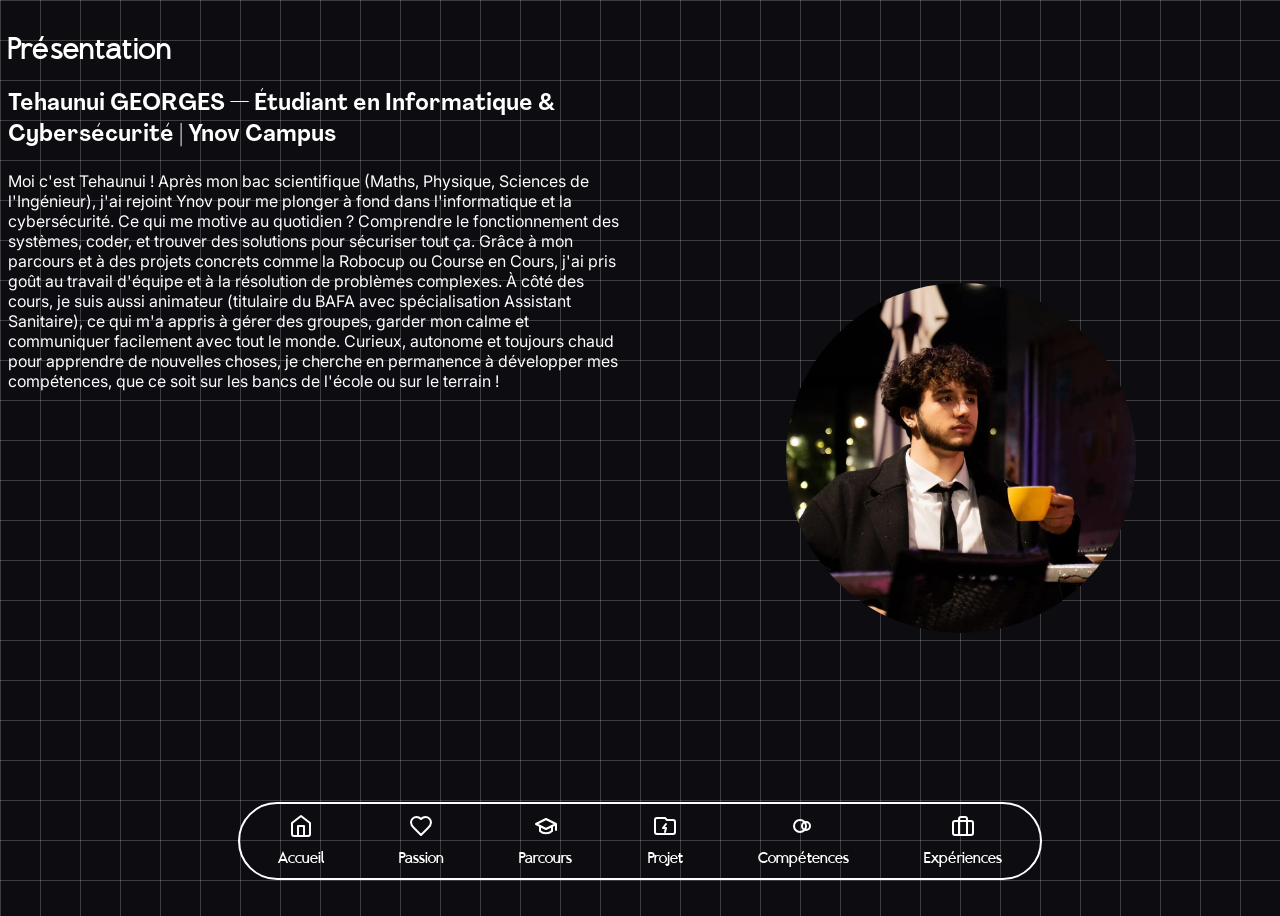
==== index.html @ 2403b308 "first commit" ====
<!doctype html>
<html>
    <head>
        <title>Mon CV web</title>
        <meta charset="UTF-8">
        <link rel="stylesheet" href="css/style.css">
        <meta name="viewport" content="width=device-width, initial-scale=1.0">
    </head>
    <body>
        <main>
            <div>
                <h1>Présentation</h1>
                <h2>Tehaunui GEORGES — Étudiant en Informatique & Cybersécurité | Ynov Campus</h2>
                <p>Moi c'est Tehaunui ! Après mon bac scientifique (Maths, Physique, Sciences de l'Ingénieur), j'ai rejoint Ynov pour me plonger à fond dans l'informatique et la cybersécurité. Ce qui me motive au quotidien ? Comprendre le fonctionnement des systèmes, coder, et trouver des solutions pour sécuriser tout ça.
                    Grâce à mon parcours et à des projets concrets comme la Robocup ou Course en Cours, j'ai pris goût au travail d'équipe et à la résolution de problèmes complexes. À côté des cours, je suis aussi animateur (titulaire du BAFA avec spécialisation Assistant Sanitaire), ce qui m'a appris à gérer des groupes, garder mon calme et communiquer facilement avec tout le monde.
                    Curieux, autonome et toujours chaud pour apprendre de nouvelles choses, je cherche en permanence à développer mes compétences, que ce soit sur les bancs de l'école ou sur le terrain !
                </p>
            </div>
            <img class="pp" 
                src="ressources/Photo%20taken%20by%20%40lukadreur.webp"
                alt="Ma photo"
            />
        </main>
        <footer>
            <nav class="navigation">
                <a href="#accueil">
                <img class="icon" src="ressources/gemini-svg.svg" alt="Gemini SVG 1" />
                    <p class="libelle">Accueil</p>
                </a>
                <a href="#passion">
                <img class="icon" src="ressources/gemini-svg (1).svg" alt="Gemini SVG 2" />
                    <p class="libelle">Passion</p>
                </a>
                <a href="#parcours">
                    <img class="icon" src="ressources/gemini-svg (2).svg" alt="Gemini SVG 3" />
                    <p class="libelle">Parcours</p>
                </a>
                <a href="#projet">
                <img class="icon" src="ressources/gemini-svg (3).svg" alt="Gemini SVG 4" />
                    <p class="libelle">Projet</p>
                </a>
                <a href="#compétences">
                    <img class="icon" src="ressources/gemini-svg (4).svg" alt="Gemini SVG 5" />
                    <p class="libelle">Compétences</p>
                </a>
                <a href="#experiences">
                <img class="icon" src="ressources/gemini-svg (5).svg" alt="Gemini SVG 6" />
                    <p class="libelle">Expériences</p>
                </a>
            </nav>
        </footer>
    </body>
</html>
---- css/style.css ----
@font-face{
    font-family: 'Agrandir';
    src: url('../ressources/Agrandir.otf');
}
@font-face{
    font-family: 'Brixton';
    src: url('../ressources/Brixton.ttf');
}
@font-face{
    font-family: 'Inter';
    src: url('../ressources/Inter.ttf')
}
body{
    background-color: #0d0d11;
    background-image:
        linear-gradient(rgba(255,255,255,0.2)1px, transparent 1px),
        linear-gradient(90deg,rgba(255,255,255,0.2)1px,transparent 1px);
    background-size: 40px 40px;
    main{
        display: grid;
        grid-template-columns: repeat(auto-fit, minmax(250px, 1fr));
        min-height: 100vh;
        gap:20px;
        h1{
            font-family:'Brixton';
            color:white;
        }
        h2{
            font-family: 'Agrandir';
            color:white;
        }
        p{
            font-family: 'Inter';
            color: white;
        }
        .pp{
            border-radius: 50%;
            width: 350px;
            place-self: center;
            }
        }
    footer {
        nav {
            margin: 0 auto;
        }
        .navigation {
            display: flex;
            flex-direction: row;        
            justify-content: space-around;
            align-items: center;
            width: 90%;
            max-width: 800px;
            height: 74px;
            border-width: 2px;
            border-color:white;
            border-style: solid;
            border-radius: 80px;
            position: fixed;
            bottom: 20px;           
            left: 0;
            right: 0;
            margin: 0 auto;
            font-family: 'Brixton';
        }
            .navigation a {
                display: flex;
                flex-direction: column;     
                align-items: center;     
                gap: 4px;                 
                color: white;
                text-decoration: none;
                padding:5px;
                line-height: 0;
                margin-top: 5px;
                transition: transform 0.3s ease;
            }
            .libelle,.icon {
                    color: white;
            }
            .icon {
                    filter: invert(100%);
            }
            .navigation a:hover {
                transform: translateY(-6px);
            }
    }
}
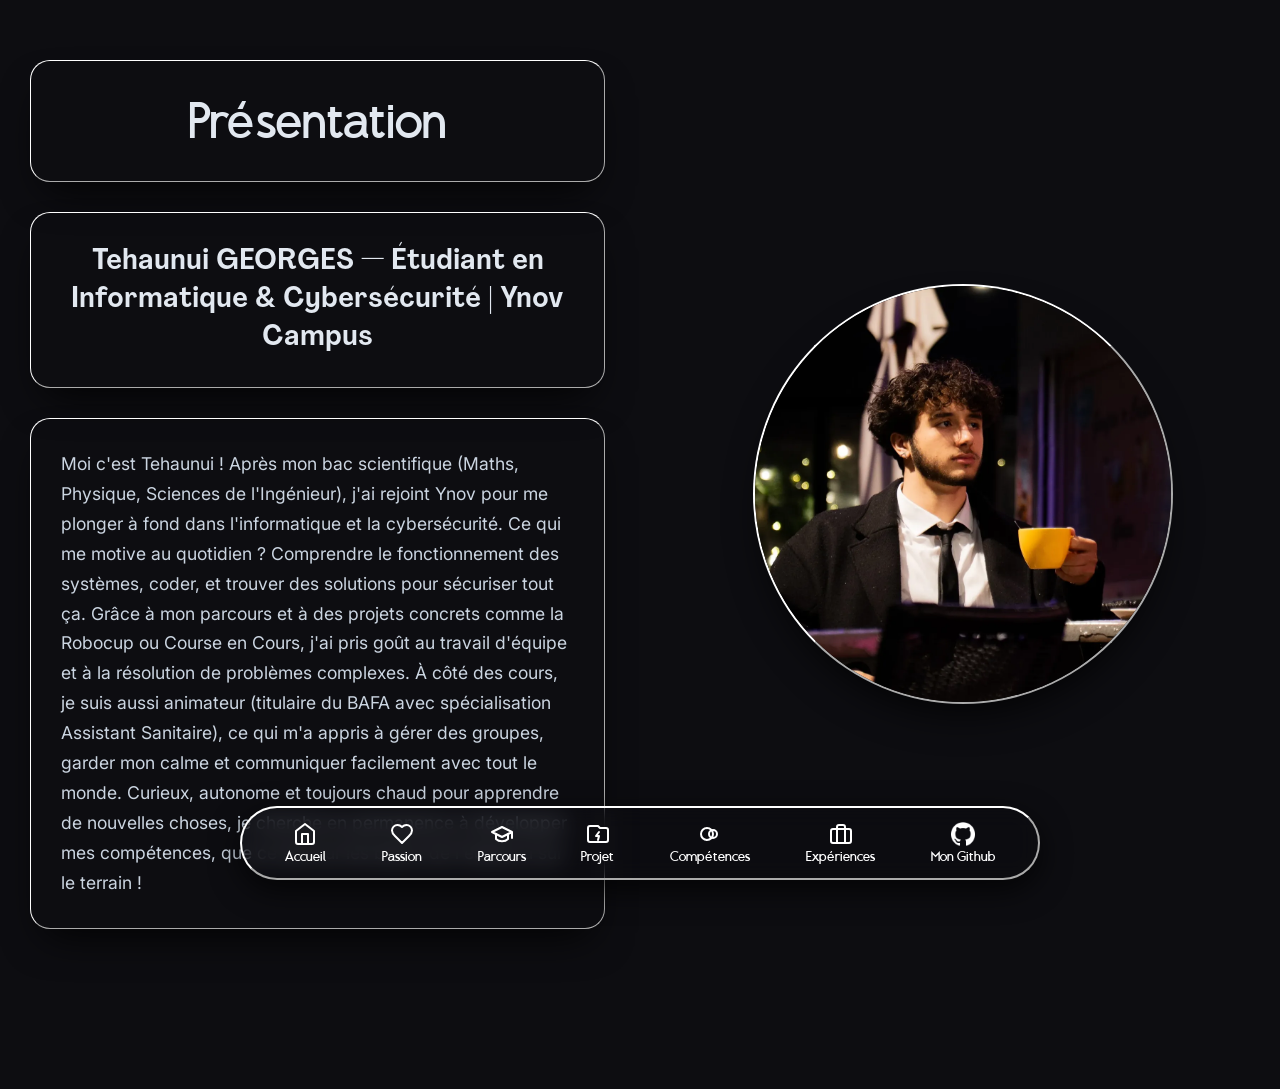
==== commit ef99ea6f: "toto" ====
--- a/index.html
+++ b/index.html
@@ -23,29 +23,33 @@
         </main>
         <footer>
             <nav class="navigation">
-                <a href="#accueil">
+                <a href="index.html">
                 <img class="icon" src="ressources/gemini-svg.svg" alt="Gemini SVG 1" />
                     <p class="libelle">Accueil</p>
                 </a>
-                <a href="#passion">
+                <a href="passion.html">
                 <img class="icon" src="ressources/gemini-svg (1).svg" alt="Gemini SVG 2" />
                     <p class="libelle">Passion</p>
                 </a>
-                <a href="#parcours">
+                <a href="parcours.html">
                     <img class="icon" src="ressources/gemini-svg (2).svg" alt="Gemini SVG 3" />
                     <p class="libelle">Parcours</p>
                 </a>
-                <a href="#projet">
+                <a href="projet.html">
                 <img class="icon" src="ressources/gemini-svg (3).svg" alt="Gemini SVG 4" />
                     <p class="libelle">Projet</p>
                 </a>
-                <a href="#compétences">
+                <a href="compétences.html">
                     <img class="icon" src="ressources/gemini-svg (4).svg" alt="Gemini SVG 5" />
                     <p class="libelle">Compétences</p>
                 </a>
-                <a href="#experiences">
+                <a href="experiences.html">
                 <img class="icon" src="ressources/gemini-svg (5).svg" alt="Gemini SVG 6" />
                     <p class="libelle">Expériences</p>
+                </a>
+                <a href="https://github.com/tehaunuigeorges-oss">
+                    <img class="icon" src="ressources\25231.png" alt="github" />
+                <p class="libelle">Mon Github</p>
                 </a>
             </nav>
         </footer>
--- a/css/style.css
+++ b/css/style.css
@@ -1,87 +1,199 @@
-@font-face{
+*,
+*::before,
+*::after {
+    box-sizing: border-box;
+    margin: 0;
+    padding: 0;
+}
+
+@font-face {
     font-family: 'Agrandir';
     src: url('../ressources/Agrandir.otf');
 }
-@font-face{
+
+@font-face {
     font-family: 'Brixton';
     src: url('../ressources/Brixton.ttf');
 }
-@font-face{
+
+@font-face {
     font-family: 'Inter';
-    src: url('../ressources/Inter.ttf')
+    src: url('../ressources/Inter.ttf');
 }
-body{
+
+/* --- ANIMATIONS --- */
+
+@keyframes apparitionDepuisBas {
+    0% {
+        opacity: 0;
+        transform: translateY(75px);
+    }
+    100% {
+        opacity: 1;
+        transform: translateY(0);
+    }
+}
+
+body {
     background-color: #0d0d11;
-    background-image:
-        linear-gradient(rgba(255,255,255,0.2)1px, transparent 1px),
-        linear-gradient(90deg,rgba(255,255,255,0.2)1px,transparent 1px);
-    background-size: 40px 40px;
-    main{
-        display: grid;
-        grid-template-columns: repeat(auto-fit, minmax(250px, 1fr));
-        min-height: 100vh;
-        gap:20px;
-        h1{
-            font-family:'Brixton';
-            color:white;
-        }
-        h2{
-            font-family: 'Agrandir';
-            color:white;
-        }
-        p{
-            font-family: 'Inter';
-            color: white;
-        }
-        .pp{
-            border-radius: 50%;
-            width: 350px;
-            place-self: center;
-            }
-        }
-    footer {
-        nav {
-            margin: 0 auto;
-        }
-        .navigation {
-            display: flex;
-            flex-direction: row;        
-            justify-content: space-around;
-            align-items: center;
-            width: 90%;
-            max-width: 800px;
-            height: 74px;
-            border-width: 2px;
-            border-color:white;
-            border-style: solid;
-            border-radius: 80px;
-            position: fixed;
-            bottom: 20px;           
-            left: 0;
-            right: 0;
-            margin: 0 auto;
-            font-family: 'Brixton';
-        }
-            .navigation a {
-                display: flex;
-                flex-direction: column;     
-                align-items: center;     
-                gap: 4px;                 
-                color: white;
-                text-decoration: none;
-                padding:5px;
-                line-height: 0;
-                margin-top: 5px;
-                transition: transform 0.3s ease;
-            }
-            .libelle,.icon {
-                    color: white;
-            }
-            .icon {
-                    filter: invert(100%);
-            }
-            .navigation a:hover {
-                transform: translateY(-6px);
-            }
+    color: #ffffff;
+    font-family: 'Inter', sans-serif;
+    min-height: 100vh;
+}
+main {
+    display: grid;
+    grid-template-columns: repeat(auto-fit, minmax(320px, 1fr));
+    align-items: center;
+    gap: 70px; 
+    max-width: 1600px;
+    margin: 0 auto; 
+    padding: 60px 30px 160px 30px; 
+}
+main h1, 
+main h2, 
+main p {
+    border: 1px outset #ffffff;
+    border-radius: 20px;
+    padding: 30px;
+    box-shadow: 0 20px 40px -15px rgba(0, 0, 0, 0.9);
+    transition: box-shadow 0.4s ease, border-color 0.4s ease;
+}
+
+main h1:hover, 
+main h2:hover, 
+main p:hover {
+    box-shadow: 0 0 25px rgba(255, 255, 255, 0.9);
+}
+main h1 {
+    font-family: 'Brixton', serif;
+    font-size: clamp(2.2rem, 4vw, 3.2rem);
+    color: #e2e8f0;
+    text-align: center;
+    margin-bottom: 30px;
+}
+
+main h2 {
+    font-family: 'Agrandir', sans-serif;
+    font-size: clamp(1.3rem, 2.5vw, 1.8rem);
+    color: #e2e8f0;
+    font-weight: 400;
+    text-align: center;
+    margin-bottom: 30px;
+}
+
+main p {
+    font-family: 'Inter', sans-serif;
+    font-size: 1.1rem;
+    line-height: 1.7;
+    color: #cbd5e1;
+    text-align: left;
+}
+.pp {
+    width: 100%;
+    max-width: 420px;
+    aspect-ratio: 1 / 1;
+    object-fit: cover;
+    border-radius: 50%;
+    justify-self: center;
+    border: 2px outset #ffffff;
+    box-shadow: 0 20px 40px -15px rgba(0, 0, 0, 0.9);
+    transition: box-shadow 0.4s ease, border-color 0.4s ease;
+}
+
+.pp:hover {
+    box-shadow: 0 0 25px rgba(255, 255, 255, 0.9);
+}
+footer {
+    width: 100%;
+}
+
+.navigation {
+    position: fixed;
+    bottom: 20px;
+    left: 0;
+    right: 0;
+    margin: 0 auto;
+    z-index: 1000;
+    display: flex;
+    justify-content: space-around;
+    align-items: center;
+    width: 90%;
+    max-width: 800px;
+    height: 74px;
+    padding: 0 15px;
+    background-color: rgba(13, 13, 17, 0.85);
+    backdrop-filter: blur(12px);
+    border: 2px outset #ffffff;
+    border-radius: 80px;
+    box-shadow: 0 10px 30px rgba(0, 0, 0, 0.7);
+    font-family: 'Brixton', sans-serif;
+    animation: apparitionDepuisBas 1.5s ease-out;
+    transition: box-shadow 0.4s ease, border-color 0.4s ease;
+    background-color: rgba(13, 13, 17, 0.3);
+    backdrop-filter: blur(12px);
+    -webkit-backdrop-filter: blur(12px);
+}
+
+.navigation:hover {
+    box-shadow: 0 0 20px rgba(255, 255, 255, 0.8);
+}
+
+.navigation a {
+    display: flex;
+    flex-direction: column;
+    align-items: center;
+    justify-content: center;
+    gap: 4px;
+    color: #ffffff;
+    text-decoration: none;
+    padding: 6px;
+    transition: transform 0.3s ease;
+}
+
+.navigation a:hover {
+    transform: translateY(-6px);
+}
+
+.icon {
+    width: clamp(18px, 4vw, 24px);
+    height: auto;
+    filter: invert(100%);
+}
+
+.libelle {
+    color: #ffffff;
+    font-size: clamp(0.65rem, 1.8vw, 0.85rem);
+    line-height: 1;
+    white-space: nowrap;
+}
+
+@media (max-width: 768px) {
+    main {
+        grid-template-columns: 1fr;
+        gap: 40px;
+        padding: 40px 20px 140px 20px;
+    }
+
+    .pp {
+        max-width: 260px;
+    }
+}
+
+@media (max-width: 600px) {
+    .navigation {
+        height: 62px;
+        width: 95%;
+        padding: 0 8px;
+        bottom: 12px;
+        border-radius: 40px;
+    }
+
+    .navigation a {
+        gap: 2px;
+        padding: 4px;
+    }
+
+    .libelle {
+        font-size: 0.65rem;
     }
 }
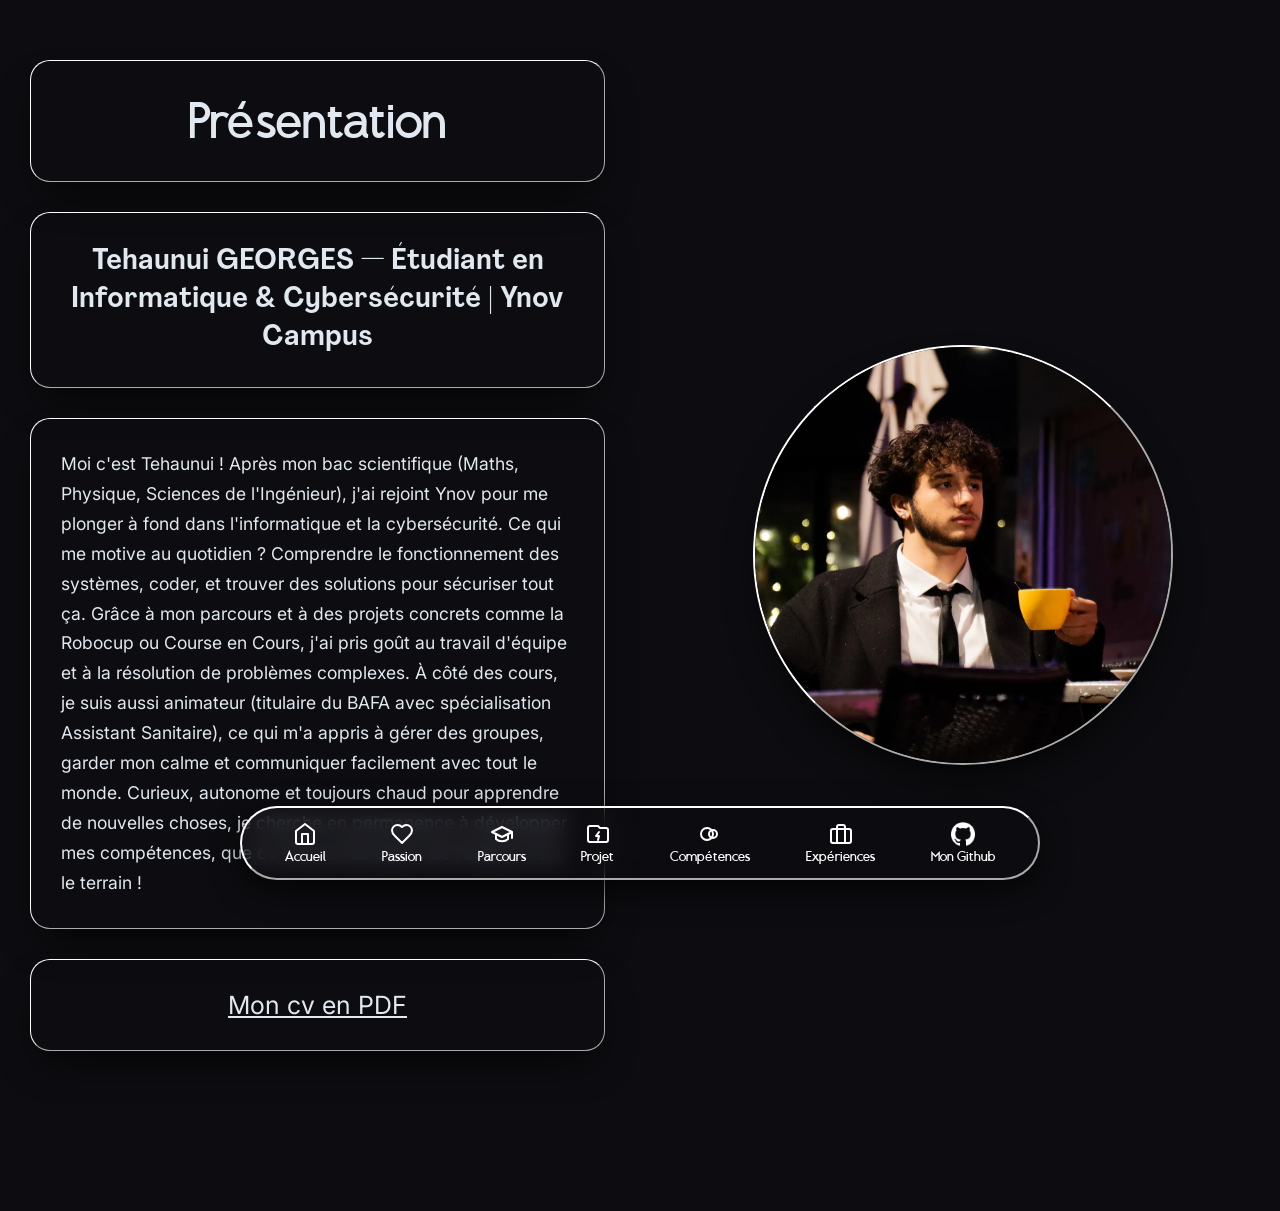
==== commit ed582c4d: "tete" ====
--- a/index.html
+++ b/index.html
@@ -15,6 +15,7 @@
                     Grâce à mon parcours et à des projets concrets comme la Robocup ou Course en Cours, j'ai pris goût au travail d'équipe et à la résolution de problèmes complexes. À côté des cours, je suis aussi animateur (titulaire du BAFA avec spécialisation Assistant Sanitaire), ce qui m'a appris à gérer des groupes, garder mon calme et communiquer facilement avec tout le monde.
                     Curieux, autonome et toujours chaud pour apprendre de nouvelles choses, je cherche en permanence à développer mes compétences, que ce soit sur les bancs de l'école ou sur le terrain !
                 </p>
+                <a href="ressources\cv.Tehaunui.GEORGES.pdf">Mon cv en PDF</a>
             </div>
             <img class="pp" 
                 src="ressources/Photo%20taken%20by%20%40lukadreur.webp"
@@ -39,7 +40,7 @@
                 <img class="icon" src="ressources/gemini-svg (3).svg" alt="Gemini SVG 4" />
                     <p class="libelle">Projet</p>
                 </a>
-                <a href="compétences.html">
+                <a href="competences.html">
                     <img class="icon" src="ressources/gemini-svg (4).svg" alt="Gemini SVG 5" />
                     <p class="libelle">Compétences</p>
                 </a>
--- a/css/style.css
+++ b/css/style.css
@@ -51,18 +51,20 @@
 }
 main h1, 
 main h2, 
-main p {
+main p,
+main a{
     border: 1px outset #ffffff;
     border-radius: 20px;
     padding: 30px;
-    box-shadow: 0 20px 40px -15px rgba(0, 0, 0, 0.9);
+    box-shadow: 0 0 0 rgba(255, 255, 255, 0), 0 20px 40px -15px rgba(0, 0, 0, 0.9);
     transition: box-shadow 0.4s ease, border-color 0.4s ease;
 }
 
 main h1:hover, 
 main h2:hover, 
-main p:hover {
-    box-shadow: 0 0 25px rgba(255, 255, 255, 0.9);
+main p:hover,
+main a:hover {
+    box-shadow: 0 0 25px rgba(255, 255, 255, 0.9), 0 20px 40px -15px rgba(0, 0, 0, 0.9);
 }
 main h1 {
     font-family: 'Brixton', serif;
@@ -85,8 +87,18 @@
     font-family: 'Inter', sans-serif;
     font-size: 1.1rem;
     line-height: 1.7;
-    color: #cbd5e1;
+    color: #e2e8f0;
     text-align: left;
+    margin-bottom: 30px;
+}
+main a {
+    display: flex;
+    flex-direction: center;
+    font-family: 'inter', serif;
+    font-size: 25px;
+    color: #e2e8f0;
+    text-align: center;
+    justify-content: center;
 }
 .pp {
     width: 100%;
@@ -96,12 +108,12 @@
     border-radius: 50%;
     justify-self: center;
     border: 2px outset #ffffff;
-    box-shadow: 0 20px 40px -15px rgba(0, 0, 0, 0.9);
+    box-shadow: 0 0 0 rgba(255, 255, 255, 0), 0 20px 40px -15px rgba(0, 0, 0, 0.9);
     transition: box-shadow 0.4s ease, border-color 0.4s ease;
 }
 
 .pp:hover {
-    box-shadow: 0 0 25px rgba(255, 255, 255, 0.9);
+    box-shadow: 0 0 25px rgba(255, 255, 255, 0.9), 0 20px 40px -15px rgba(0, 0, 0, 0.9);
 }
 footer {
     width: 100%;
@@ -157,7 +169,11 @@
 .icon {
     width: clamp(18px, 4vw, 24px);
     height: auto;
-    filter: invert(100%);
+    display: block;
+    filter: brightness(0) invert(1);
+    -webkit-filter: brightness(0) invert(1);
+    color: #ffffff;
+    object-fit: contain;
 }
 
 .libelle {
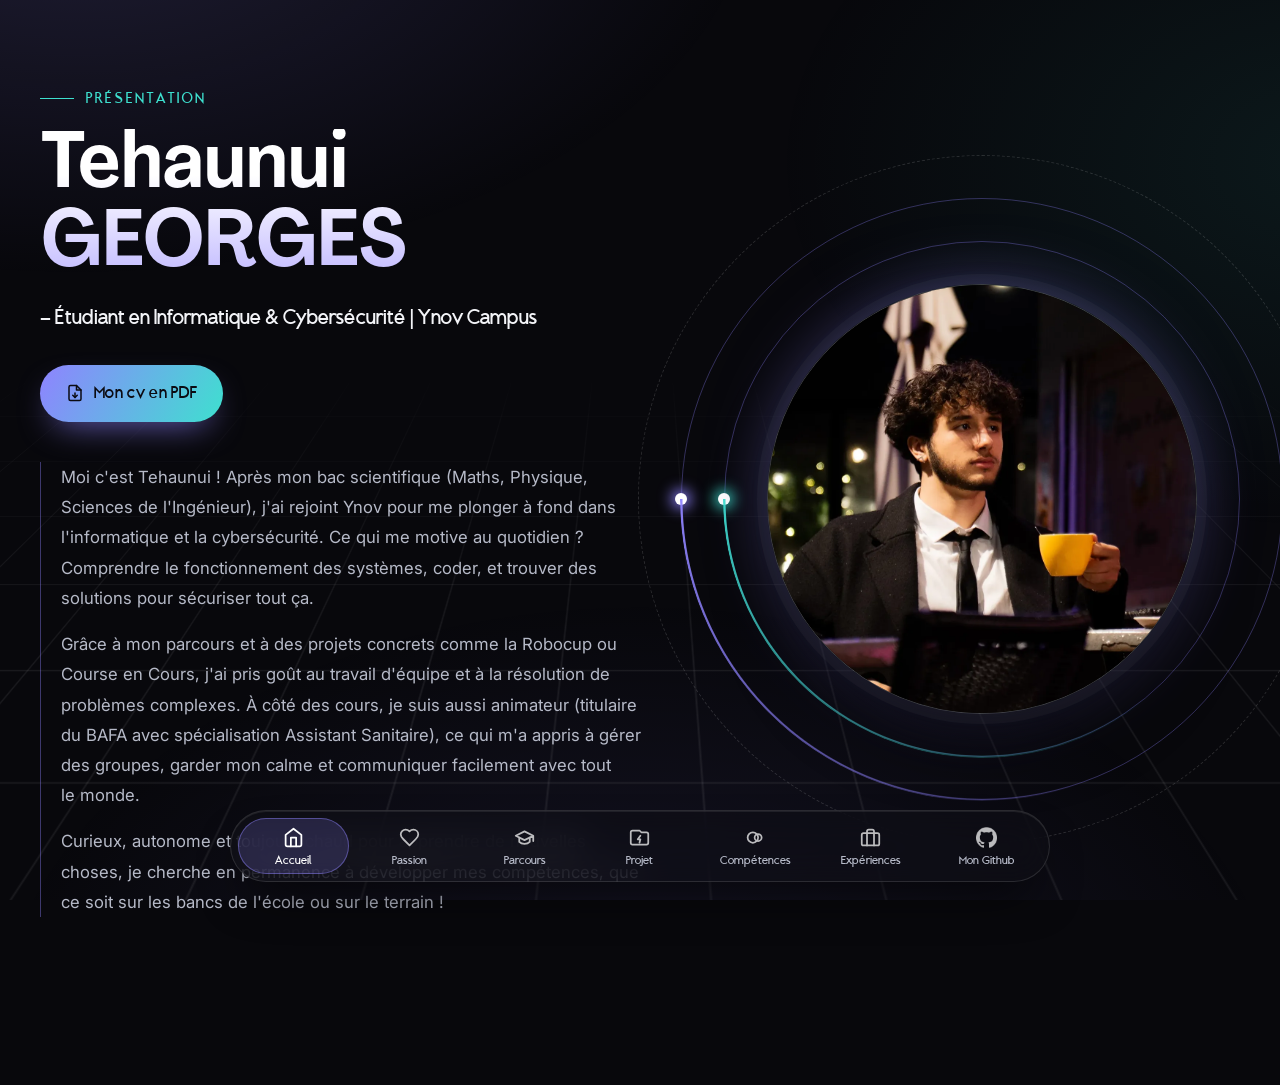
==== commit 69dd41cc: "tete" ====
--- a/index.html
+++ b/index.html
@@ -1,58 +1,87 @@
 <!doctype html>
-<html>
+<html lang="fr">
     <head>
-        <title>Mon CV web</title>
         <meta charset="UTF-8">
+        <meta name="viewport" content="width=device-width, initial-scale=1.0">
+        <title>Mon CV web — Tehaunui GEORGES</title>
+        <meta name="description" content="CV web de Tehaunui GEORGES, étudiant en informatique et cybersécurité à Ynov Campus.">
+        <link rel="stylesheet" href="css/base.css">
         <link rel="stylesheet" href="css/style.css">
-        <meta name="viewport" content="width=device-width, initial-scale=1.0">
+        <script>document.documentElement.classList.add('js');</script>
     </head>
     <body>
-        <main>
-            <div>
-                <h1>Présentation</h1>
-                <h2>Tehaunui GEORGES — Étudiant en Informatique & Cybersécurité | Ynov Campus</h2>
-                <p>Moi c'est Tehaunui ! Après mon bac scientifique (Maths, Physique, Sciences de l'Ingénieur), j'ai rejoint Ynov pour me plonger à fond dans l'informatique et la cybersécurité. Ce qui me motive au quotidien ? Comprendre le fonctionnement des systèmes, coder, et trouver des solutions pour sécuriser tout ça.
-                    Grâce à mon parcours et à des projets concrets comme la Robocup ou Course en Cours, j'ai pris goût au travail d'équipe et à la résolution de problèmes complexes. À côté des cours, je suis aussi animateur (titulaire du BAFA avec spécialisation Assistant Sanitaire), ce qui m'a appris à gérer des groupes, garder mon calme et communiquer facilement avec tout le monde.
-                    Curieux, autonome et toujours chaud pour apprendre de nouvelles choses, je cherche en permanence à développer mes compétences, que ce soit sur les bancs de l'école ou sur le terrain !
-                </p>
-                <a href="ressources\cv.Tehaunui.GEORGES.pdf">Mon cv en PDF</a>
+        <div class="backdrop" aria-hidden="true"><div class="backdrop__floor"><div class="backdrop__grid"></div></div></div>
+
+        <main class="hero">
+            <div class="hero__text">
+                <div class="reveal">
+                    <h1 class="eyebrow">Présentation</h1>
+                </div>
+                <div class="reveal" style="--i: 1">
+                    <h2 class="hero__title">
+                        <span class="hero__name">Tehaunui GEORGES</span>
+                        <span class="hero__role">— Étudiant en Informatique &amp; Cybersécurité | Ynov Campus</span>
+                    </h2>
+                </div>
+                <div class="hero__actions reveal" style="--i: 2">
+                    <a class="btn" href="ressources/cv.Tehaunui.GEORGES.pdf" target="_blank" rel="noopener">
+                        <svg viewBox="0 0 24 24" fill="none" stroke="currentColor" stroke-width="2" stroke-linecap="round" stroke-linejoin="round" aria-hidden="true"><path d="M14 2H6a2 2 0 0 0-2 2v16a2 2 0 0 0 2 2h12a2 2 0 0 0 2-2V8z"/><path d="M14 2v6h6"/><path d="M12 18v-6"/><path d="m9 15 3 3 3-3"/></svg>
+                        Mon cv en PDF
+                    </a>
+                </div>
+                <div class="hero__bio reveal" style="--i: 3">
+                    <p>Moi c'est Tehaunui ! Après mon bac scientifique (Maths, Physique, Sciences de l'Ingénieur), j'ai rejoint Ynov pour me plonger à fond dans l'informatique et la cybersécurité. Ce qui me motive au quotidien ? Comprendre le fonctionnement des systèmes, coder, et trouver des solutions pour sécuriser tout ça.</p>
+                    <p>Grâce à mon parcours et à des projets concrets comme la Robocup ou Course en Cours, j'ai pris goût au travail d'équipe et à la résolution de problèmes complexes. À côté des cours, je suis aussi animateur (titulaire du BAFA avec spécialisation Assistant Sanitaire), ce qui m'a appris à gérer des groupes, garder mon calme et communiquer facilement avec tout le monde.</p>
+                    <p>Curieux, autonome et toujours chaud pour apprendre de nouvelles choses, je cherche en permanence à développer mes compétences, que ce soit sur les bancs de l'école ou sur le terrain !</p>
+                </div>
             </div>
-            <img class="pp" 
-                src="ressources/Photo%20taken%20by%20%40lukadreur.webp"
-                alt="Ma photo"
-            />
+
+            <div class="hero__visual reveal" style="--i: 1">
+                <div class="portrait" data-tilt="9">
+                    <div class="portrait__orbit portrait__orbit--1"><span class="portrait__dot"></span></div>
+                    <div class="portrait__orbit portrait__orbit--2"><span class="portrait__dot"></span></div>
+                    <div class="portrait__orbit portrait__orbit--3"></div>
+                    <img class="pp"
+                        src="ressources/Photo%20taken%20by%20%40lukadreur.webp"
+                        alt="Ma photo"
+                    />
+                </div>
+            </div>
         </main>
+
         <footer>
-            <nav class="navigation">
-                <a href="index.html">
-                <img class="icon" src="ressources/gemini-svg.svg" alt="Gemini SVG 1" />
-                    <p class="libelle">Accueil</p>
+            <nav class="navigation" aria-label="Navigation principale">
+                <a href="index.html" aria-current="page">
+                    <img class="icon" src="ressources/gemini-svg.svg" alt="" aria-hidden="true">
+                    <span class="libelle">Accueil</span>
                 </a>
                 <a href="passion.html">
-                <img class="icon" src="ressources/gemini-svg (1).svg" alt="Gemini SVG 2" />
-                    <p class="libelle">Passion</p>
+                    <img class="icon" src="ressources/gemini-svg (1).svg" alt="" aria-hidden="true">
+                    <span class="libelle">Passion</span>
                 </a>
                 <a href="parcours.html">
-                    <img class="icon" src="ressources/gemini-svg (2).svg" alt="Gemini SVG 3" />
-                    <p class="libelle">Parcours</p>
+                    <img class="icon" src="ressources/gemini-svg (2).svg" alt="" aria-hidden="true">
+                    <span class="libelle">Parcours</span>
                 </a>
                 <a href="projet.html">
-                <img class="icon" src="ressources/gemini-svg (3).svg" alt="Gemini SVG 4" />
-                    <p class="libelle">Projet</p>
+                    <img class="icon" src="ressources/gemini-svg (3).svg" alt="" aria-hidden="true">
+                    <span class="libelle">Projet</span>
                 </a>
                 <a href="competences.html">
-                    <img class="icon" src="ressources/gemini-svg (4).svg" alt="Gemini SVG 5" />
-                    <p class="libelle">Compétences</p>
+                    <img class="icon" src="ressources/gemini-svg (4).svg" alt="" aria-hidden="true">
+                    <span class="libelle">Compétences</span>
                 </a>
                 <a href="experiences.html">
-                <img class="icon" src="ressources/gemini-svg (5).svg" alt="Gemini SVG 6" />
-                    <p class="libelle">Expériences</p>
+                    <img class="icon" src="ressources/gemini-svg (5).svg" alt="" aria-hidden="true">
+                    <span class="libelle">Expériences</span>
                 </a>
-                <a href="https://github.com/tehaunuigeorges-oss">
-                    <img class="icon" src="ressources\25231.png" alt="github" />
-                <p class="libelle">Mon Github</p>
+                <a href="https://github.com/tehaunuigeorges-oss" target="_blank" rel="noopener">
+                    <img class="icon" src="ressources/25231.png" alt="" aria-hidden="true">
+                    <span class="libelle">Mon Github</span>
                 </a>
             </nav>
         </footer>
+
+        <script src="js/site.js" defer onerror="document.documentElement.classList.remove('js')"></script>
     </body>
 </html>
--- a/css/base.css
+++ b/css/base.css
@@ -0,0 +1,523 @@
+/* =========================================================
+   Base commune à toutes les pages
+   (polices, couleurs, fond 3D, navigation, animations)
+   ========================================================= */
+
+@font-face {
+    font-family: 'Agrandir';
+    src: url('../ressources/Agrandir.otf') format('opentype');
+    font-display: swap;
+}
+
+@font-face {
+    font-family: 'Brixton';
+    src: url('../ressources/Brixton.ttf') format('truetype');
+    font-display: swap;
+}
+
+@font-face {
+    font-family: 'Inter';
+    src: url('../ressources/Inter.ttf') format('truetype');
+    font-display: swap;
+}
+
+:root {
+    color-scheme: dark;
+
+    --bg: #08080c;
+    --surface: rgba(255, 255, 255, 0.045);
+    --surface-hover: rgba(255, 255, 255, 0.075);
+    --border: rgba(255, 255, 255, 0.1);
+    --border-strong: rgba(255, 255, 255, 0.22);
+
+    --text: #f3f4f8;
+    --text-muted: #b6bac8;
+    --text-dim: #8d91a3;
+
+    --accent: #8f83ff;
+    --accent-2: #3ee0cf;
+    --accent-grad: linear-gradient(120deg, #8f83ff 0%, #3ee0cf 100%);
+
+    --radius-xl: 28px;
+    --radius-lg: 22px;
+    --radius-md: 16px;
+
+    --ease: cubic-bezier(0.22, 1, 0.36, 1);
+
+    --font-display: 'Agrandir', 'Inter', system-ui, sans-serif;
+    --font-label: 'Brixton', 'Inter', system-ui, sans-serif;
+    --font-body: 'Inter', system-ui, -apple-system, 'Segoe UI', Roboto, sans-serif;
+
+    --page-width: 1200px;
+    --gutter: 24px;
+    --nav-space: 132px;
+}
+
+*,
+*::before,
+*::after {
+    box-sizing: border-box;
+    margin: 0;
+    padding: 0;
+}
+
+html {
+    -webkit-text-size-adjust: 100%;
+    scroll-behavior: smooth;
+    overflow-x: hidden;
+    overflow-x: clip;
+}
+
+body {
+    min-height: 100vh;
+    padding-bottom: var(--nav-space);
+    background-color: var(--bg);
+    color: var(--text);
+    font-family: var(--font-body);
+    font-size: 1rem;
+    line-height: 1.6;
+    -webkit-font-smoothing: antialiased;
+    -moz-osx-font-smoothing: grayscale;
+    text-rendering: optimizeLegibility;
+}
+
+img,
+canvas,
+svg {
+    display: block;
+    max-width: 100%;
+}
+
+a {
+    color: inherit;
+}
+
+ul,
+ol {
+    list-style: none;
+}
+
+h1,
+h2,
+h3 {
+    font-weight: 400;
+    line-height: 1.1;
+    text-wrap: balance;
+}
+
+p {
+    text-wrap: pretty;
+}
+
+::selection {
+    background: rgba(143, 131, 255, 0.4);
+    color: #ffffff;
+}
+
+:focus-visible {
+    outline: 2px solid var(--accent-2);
+    outline-offset: 4px;
+}
+
+.sr-only {
+    position: absolute;
+    width: 1px;
+    height: 1px;
+    overflow: hidden;
+    clip: rect(0 0 0 0);
+    clip-path: inset(50%);
+    white-space: nowrap;
+}
+
+/* --- Fond : halos lumineux + sol en grille 3D qui défile --- */
+
+.backdrop {
+    position: fixed;
+    inset: 0;
+    z-index: -1;
+    overflow: hidden;
+    pointer-events: none;
+    background:
+        radial-gradient(1100px 620px at 6% -12%, rgba(143, 131, 255, 0.17), transparent 62%),
+        radial-gradient(900px 600px at 104% 18%, rgba(62, 224, 207, 0.08), transparent 62%),
+        radial-gradient(1000px 700px at 50% 118%, rgba(143, 131, 255, 0.12), transparent 66%);
+}
+
+.backdrop__floor {
+    position: absolute;
+    left: -60%;
+    right: -60%;
+    bottom: -4%;
+    height: 62%;
+    overflow: hidden;
+    transform: perspective(900px) rotateX(64deg);
+    transform-origin: 50% 0;
+    -webkit-mask-image: linear-gradient(to bottom, transparent 0%, #000 70%);
+    mask-image: linear-gradient(to bottom, transparent 0%, #000 70%);
+}
+
+.backdrop__grid {
+    position: absolute;
+    inset: -80px 0 0 0;
+    background-image:
+        linear-gradient(rgba(255, 255, 255, 0.07) 1px, transparent 1px),
+        linear-gradient(90deg, rgba(255, 255, 255, 0.07) 1px, transparent 1px);
+    background-size: 80px 80px;
+    animation: defilementGrille 7s linear infinite;
+}
+
+@keyframes defilementGrille {
+    from {
+        transform: translate3d(0, 0, 0);
+    }
+    to {
+        transform: translate3d(0, 80px, 0);
+    }
+}
+
+/* --- En-tête des pages intérieures --- */
+
+.page-header {
+    width: min(var(--page-width), 100% - var(--gutter) * 2);
+    margin: 0 auto;
+    padding: clamp(56px, 11vh, 120px) 0 clamp(36px, 7vh, 72px);
+    text-align: center;
+    perspective: 700px;
+}
+
+.page-title {
+    font-family: var(--font-display);
+    font-size: clamp(2.5rem, 6.4vw, 4.6rem);
+    line-height: 1;
+    letter-spacing: -0.02em;
+    background: linear-gradient(180deg, #ffffff 35%, #c3bcff 100%);
+    -webkit-background-clip: text;
+    background-clip: text;
+    color: transparent;
+}
+
+/* Petit cube 3D décoratif au-dessus des titres */
+.cube {
+    --s: 46px;
+    position: relative;
+    width: var(--s);
+    height: var(--s);
+    margin: 0 auto 30px;
+    transform-style: preserve-3d;
+    animation: rotationCube 14s linear infinite;
+}
+
+.cube i {
+    position: absolute;
+    inset: 0;
+    border: 1px solid rgba(143, 131, 255, 0.65);
+    border-radius: 6px;
+    background: linear-gradient(135deg, rgba(143, 131, 255, 0.2), rgba(62, 224, 207, 0.08));
+    box-shadow: inset 0 0 16px rgba(143, 131, 255, 0.35);
+}
+
+.cube i:nth-child(1) { transform: translateZ(calc(var(--s) / 2)); }
+.cube i:nth-child(2) { transform: rotateY(180deg) translateZ(calc(var(--s) / 2)); }
+.cube i:nth-child(3) { transform: rotateY(90deg) translateZ(calc(var(--s) / 2)); }
+.cube i:nth-child(4) { transform: rotateY(-90deg) translateZ(calc(var(--s) / 2)); }
+.cube i:nth-child(5) { transform: rotateX(90deg) translateZ(calc(var(--s) / 2)); }
+.cube i:nth-child(6) { transform: rotateX(-90deg) translateZ(calc(var(--s) / 2)); }
+
+@keyframes rotationCube {
+    from {
+        transform: perspective(500px) rotateX(-24deg) rotateY(0deg);
+    }
+    to {
+        transform: perspective(500px) rotateX(-24deg) rotateY(360deg);
+    }
+}
+
+/* --- Message affiché si js/contenu.js contient une erreur --- */
+
+.content-error {
+    display: grid;
+    justify-items: start;
+    gap: 14px;
+    width: min(720px, 100% - var(--gutter) * 2);
+    margin: clamp(40px, 10vh, 120px) auto;
+    padding: 28px 30px;
+    border: 1px solid rgba(255, 120, 120, 0.45);
+    border-radius: var(--radius-lg);
+    background: rgba(255, 90, 90, 0.08);
+    color: var(--text);
+    line-height: 1.7;
+}
+
+.content-error h2 {
+    font-family: var(--font-display);
+    font-size: 1.5rem;
+}
+
+/* --- Boutons --- */
+
+.btn {
+    display: inline-flex;
+    align-items: center;
+    gap: 10px;
+    padding: 15px 26px;
+    border-radius: 999px;
+    font-family: var(--font-label);
+    font-size: 1.05rem;
+    letter-spacing: 0.02em;
+    text-decoration: none;
+    color: #0b0b12;
+    background: var(--accent-grad);
+    box-shadow: 0 14px 34px -14px rgba(143, 131, 255, 0.8);
+    transition: transform 0.35s var(--ease), box-shadow 0.35s var(--ease);
+}
+
+.btn:hover {
+    transform: translateY(-3px);
+    box-shadow: 0 20px 44px -14px rgba(143, 131, 255, 0.95);
+}
+
+.btn svg {
+    width: 18px;
+    height: 18px;
+}
+
+/* --- Étiquettes (mots-clés) --- */
+
+.tags {
+    display: flex;
+    flex-wrap: wrap;
+    gap: 8px;
+}
+
+.tags li {
+    padding: 6px 12px;
+    border: 1px solid rgba(255, 255, 255, 0.16);
+    border-radius: 999px;
+    background: rgba(8, 8, 12, 0.55);
+    color: #e7e9f0;
+    font-size: 0.8rem;
+    line-height: 1.2;
+}
+
+/* --- Cartes inclinables en 3D (piloté par js/site.js) --- */
+
+[data-tilt] {
+    --rx: 0deg;
+    --ry: 0deg;
+    --lift: 0px;
+    transform: perspective(1000px) rotateX(var(--rx)) rotateY(var(--ry)) translateZ(var(--lift));
+    transform-style: preserve-3d;
+    transition: transform 0.8s var(--ease), border-color 0.4s ease, box-shadow 0.5s var(--ease);
+}
+
+[data-tilt].is-tilting {
+    --lift: 18px;
+    transition: transform 0.18s ease-out, border-color 0.4s ease, box-shadow 0.5s var(--ease);
+}
+
+/* Reflet lumineux qui suit la souris */
+.has-glare::after {
+    content: "";
+    position: absolute;
+    inset: 0;
+    z-index: 3;
+    border-radius: inherit;
+    background: radial-gradient(circle at var(--mx, 50%) var(--my, 50%), rgba(255, 255, 255, 0.16), transparent 45%);
+    opacity: 0;
+    transition: opacity 0.4s ease;
+    pointer-events: none;
+}
+
+.has-glare.is-tilting::after {
+    opacity: 1;
+}
+
+/* --- Apparition au défilement (piloté par js/site.js) --- */
+
+.js .reveal {
+    opacity: 0;
+    transform: perspective(1200px) translate3d(0, 48px, 0) rotateX(12deg);
+    transform-origin: 50% 0%;
+    transition:
+        opacity 0.9s var(--ease) calc(var(--i, 0) * 110ms),
+        transform 1.1s var(--ease) calc(var(--i, 0) * 110ms);
+}
+
+.js .reveal.is-in {
+    opacity: 1;
+    transform: none;
+}
+
+/* Animation terminée : état final figé (voir js/site.js) */
+.js .reveal.is-done,
+.js .reveal.is-done:nth-child(n) {
+    opacity: 1;
+    transform: none;
+    transition: none;
+}
+
+/* --- Navigation flottante --- */
+
+@keyframes apparitionDepuisBas {
+    from {
+        opacity: 0;
+        transform: translateY(60px);
+    }
+    to {
+        opacity: 1;
+        transform: translateY(0);
+    }
+}
+
+.navigation {
+    position: fixed;
+    left: 0;
+    right: 0;
+    bottom: max(18px, env(safe-area-inset-bottom));
+    z-index: 1000;
+    display: flex;
+    align-items: center;
+    justify-content: space-between;
+    gap: 4px;
+    width: min(92vw, 820px);
+    margin: 0 auto;
+    padding: 7px;
+    border: 1px solid rgba(255, 255, 255, 0.12);
+    border-radius: 999px;
+    background: rgba(14, 14, 20, 0.66);
+    -webkit-backdrop-filter: blur(18px) saturate(1.4);
+    backdrop-filter: blur(18px) saturate(1.4);
+    box-shadow: 0 24px 50px -20px rgba(0, 0, 0, 0.95), inset 0 1px 0 rgba(255, 255, 255, 0.08);
+    animation: apparitionDepuisBas 1s var(--ease) both;
+}
+
+.navigation a {
+    position: relative;
+    flex: 1 1 0;
+    min-width: 0;
+    display: flex;
+    flex-direction: column;
+    align-items: center;
+    justify-content: center;
+    gap: 6px;
+    padding: 9px 4px 8px;
+    border-radius: 999px;
+    color: var(--text-muted);
+    text-decoration: none;
+    transition: color 0.3s ease, background-color 0.3s ease, transform 0.35s var(--ease);
+}
+
+.navigation a:hover {
+    color: var(--text);
+    background: rgba(255, 255, 255, 0.07);
+    transform: translateY(-3px);
+}
+
+.navigation a[aria-current] {
+    color: #ffffff;
+    background: rgba(143, 131, 255, 0.18);
+    box-shadow: inset 0 0 0 1px rgba(143, 131, 255, 0.45);
+}
+
+.icon {
+    width: 21px;
+    height: 21px;
+    object-fit: contain;
+    filter: brightness(0) invert(1);
+    opacity: 0.72;
+    transition: opacity 0.3s ease;
+}
+
+.navigation a:hover .icon,
+.navigation a[aria-current] .icon {
+    opacity: 1;
+}
+
+.libelle {
+    font-family: var(--font-label);
+    font-size: 0.78rem;
+    line-height: 1;
+    white-space: nowrap;
+}
+
+/* Écrans étroits : icônes seules, le libellé de la page active reste visible */
+@media (max-width: 640px) {
+    :root {
+        --gutter: 16px;
+        --nav-space: 108px;
+    }
+
+    .navigation {
+        width: calc(100% - 20px);
+        bottom: max(10px, env(safe-area-inset-bottom));
+        padding: 6px;
+    }
+
+    .navigation a {
+        flex: 0 0 auto;
+        flex-direction: row;
+        gap: 8px;
+        padding: 11px;
+    }
+
+    .navigation a .libelle {
+        position: absolute;
+        width: 1px;
+        height: 1px;
+        overflow: hidden;
+        clip: rect(0 0 0 0);
+        clip-path: inset(50%);
+    }
+
+    .navigation a[aria-current] {
+        padding: 11px 14px;
+    }
+
+    .navigation a[aria-current] .libelle {
+        position: static;
+        width: auto;
+        height: auto;
+        overflow: visible;
+        clip: auto;
+        clip-path: none;
+        font-size: 0.82rem;
+    }
+}
+
+/* Très petits écrans : sept icônes seules pour que tout tienne sur une ligne */
+@media (max-width: 480px) {
+    .navigation a,
+    .navigation a[aria-current] {
+        padding: 10px;
+    }
+
+    .navigation a[aria-current] .libelle {
+        position: absolute;
+        width: 1px;
+        height: 1px;
+        overflow: hidden;
+        clip: rect(0 0 0 0);
+        clip-path: inset(50%);
+    }
+}
+
+/* --- Accessibilité : mouvement réduit --- */
+
+@media (prefers-reduced-motion: reduce) {
+    html {
+        scroll-behavior: auto;
+    }
+
+    *,
+    *::before,
+    *::after {
+        animation-duration: 0.001ms !important;
+        animation-iteration-count: 1 !important;
+        transition-duration: 0.001ms !important;
+        transition-delay: 0s !important;
+    }
+
+    .js .reveal {
+        transform: none;
+    }
+}
--- a/css/style.css
+++ b/css/style.css
@@ -1,215 +1,217 @@
-*,
-*::before,
-*::after {
-    box-sizing: border-box;
-    margin: 0;
-    padding: 0;
-}
-
-@font-face {
-    font-family: 'Agrandir';
-    src: url('../ressources/Agrandir.otf');
-}
-
-@font-face {
-    font-family: 'Brixton';
-    src: url('../ressources/Brixton.ttf');
-}
-
-@font-face {
-    font-family: 'Inter';
-    src: url('../ressources/Inter.ttf');
-}
-
-/* --- ANIMATIONS --- */
-
-@keyframes apparitionDepuisBas {
-    0% {
-        opacity: 0;
-        transform: translateY(75px);
+/* =========================================================
+   Accueil — présentation + portrait en 3D
+   ========================================================= */
+
+.hero {
+    display: grid;
+    grid-template-columns: minmax(0, 1.08fr) minmax(0, 0.92fr);
+    align-items: center;
+    gap: clamp(40px, 6vw, 96px);
+    width: min(var(--page-width), 100% - var(--gutter) * 2);
+    min-height: calc(100vh - var(--nav-space));
+    margin: 0 auto;
+    padding: clamp(48px, 9vh, 110px) 0 clamp(24px, 4vh, 48px);
+}
+
+.eyebrow {
+    display: inline-flex;
+    align-items: center;
+    gap: 12px;
+    font-family: var(--font-label);
+    font-size: 0.95rem;
+    letter-spacing: 0.2em;
+    text-transform: uppercase;
+    color: var(--accent-2);
+}
+
+.eyebrow::before {
+    content: "";
+    width: 34px;
+    height: 1px;
+    background: currentColor;
+}
+
+.hero__title {
+    margin-top: 22px;
+}
+
+.hero__name {
+    display: block;
+    font-family: var(--font-display);
+    font-size: clamp(2.7rem, 6.2vw, 5.4rem);
+    line-height: 0.98;
+    letter-spacing: -0.025em;
+    background: linear-gradient(180deg, #ffffff 30%, #bfb7ff 100%);
+    -webkit-background-clip: text;
+    background-clip: text;
+    color: transparent;
+}
+
+.hero__role {
+    display: block;
+    margin-top: 18px;
+    font-family: var(--font-label);
+    font-size: clamp(1.08rem, 1.7vw, 1.32rem);
+    line-height: 1.45;
+    color: var(--text);
+}
+
+.hero__bio {
+    display: grid;
+    gap: 16px;
+    max-width: 62ch;
+    margin-top: 40px;
+    padding-left: 20px;
+    border-left: 1px solid rgba(143, 131, 255, 0.4);
+    color: var(--text-muted);
+    font-size: 1.05rem;
+    line-height: 1.8;
+}
+
+.hero__actions {
+    display: flex;
+    flex-wrap: wrap;
+    gap: 14px;
+    margin-top: 32px;
+}
+
+/* --- Portrait : photo + anneaux en orbite (CSS 3D) --- */
+
+.hero__visual {
+    display: grid;
+    place-items: center;
+    padding: 8% 0;
+}
+
+.portrait {
+    position: relative;
+    width: min(430px, 76vw);
+    aspect-ratio: 1 / 1;
+}
+
+.portrait::before {
+    content: "";
+    position: absolute;
+    inset: 4%;
+    border-radius: 50%;
+    background: radial-gradient(circle, rgba(143, 131, 255, 0.55), rgba(62, 224, 207, 0.15) 55%, transparent 72%);
+    filter: blur(34px);
+    transform: translateZ(-90px);
+}
+
+.pp {
+    position: relative;
+    width: 100%;
+    height: 100%;
+    object-fit: cover;
+    border-radius: 50%;
+    border: 1px solid rgba(255, 255, 255, 0.22);
+    box-shadow:
+        0 0 0 10px rgba(255, 255, 255, 0.03),
+        0 40px 80px -30px rgba(0, 0, 0, 0.95),
+        0 0 70px -12px rgba(143, 131, 255, 0.55);
+    transform: translateZ(0);
+}
+
+.portrait__orbit {
+    position: absolute;
+    inset: -10%;
+    border-radius: 50%;
+    transform-style: preserve-3d;
+    pointer-events: none;
+}
+
+/* Anneau fin complet */
+.portrait__orbit::before {
+    content: "";
+    position: absolute;
+    inset: 0;
+    border-radius: 50%;
+    border: 1px solid rgba(143, 131, 255, 0.32);
+}
+
+/* Traînée lumineuse qui tourne avec l'anneau */
+.portrait__orbit::after {
+    content: "";
+    position: absolute;
+    inset: -1px;
+    border-radius: 50%;
+    background: conic-gradient(from 270deg, transparent 0deg, transparent 230deg, rgba(62, 224, 207, 0.95) 360deg);
+    -webkit-mask: radial-gradient(closest-side, transparent calc(100% - 3px), #000 calc(100% - 2px));
+    mask: radial-gradient(closest-side, transparent calc(100% - 3px), #000 calc(100% - 2px));
+}
+
+.portrait__dot {
+    position: absolute;
+    top: 50%;
+    left: -6px;
+    width: 12px;
+    height: 12px;
+    margin-top: -6px;
+    border-radius: 50%;
+    background: #ffffff;
+    box-shadow: 0 0 14px 4px rgba(62, 224, 207, 0.85);
+}
+
+.portrait__orbit--1 {
+    animation: orbiteA 9s linear infinite;
+}
+
+.portrait__orbit--2 {
+    inset: -20%;
+    animation: orbiteB 14s linear infinite;
+}
+
+.portrait__orbit--2::after {
+    background: conic-gradient(from 270deg, transparent 0deg, transparent 250deg, rgba(143, 131, 255, 0.95) 360deg);
+}
+
+.portrait__orbit--2 .portrait__dot {
+    box-shadow: 0 0 14px 4px rgba(143, 131, 255, 0.9);
+}
+
+.portrait__orbit--3 {
+    inset: -30%;
+    animation: orbiteC 26s linear infinite;
+}
+
+.portrait__orbit--3::before {
+    border: 1px dashed rgba(255, 255, 255, 0.14);
+}
+
+.portrait__orbit--3::after {
+    display: none;
+}
+
+@keyframes orbiteA {
+    from { transform: rotateX(74deg) rotateY(-10deg) rotateZ(0deg); }
+    to { transform: rotateX(74deg) rotateY(-10deg) rotateZ(360deg); }
+}
+
+@keyframes orbiteB {
+    from { transform: rotateX(68deg) rotateY(26deg) rotateZ(0deg); }
+    to { transform: rotateX(68deg) rotateY(26deg) rotateZ(-360deg); }
+}
+
+@keyframes orbiteC {
+    from { transform: rotateX(80deg) rotateY(-30deg) rotateZ(0deg); }
+    to { transform: rotateX(80deg) rotateY(-30deg) rotateZ(360deg); }
+}
+
+@media (max-width: 900px) {
+    .hero {
+        grid-template-columns: 1fr;
+        gap: 24px;
+        min-height: 0;
+        padding-top: 40px;
     }
-    100% {
-        opacity: 1;
-        transform: translateY(0);
+
+    .hero__visual {
+        order: -1;
+        padding: 14% 0 10%;
     }
-}
-
-body {
-    background-color: #0d0d11;
-    color: #ffffff;
-    font-family: 'Inter', sans-serif;
-    min-height: 100vh;
-}
-main {
-    display: grid;
-    grid-template-columns: repeat(auto-fit, minmax(320px, 1fr));
-    align-items: center;
-    gap: 70px; 
-    max-width: 1600px;
-    margin: 0 auto; 
-    padding: 60px 30px 160px 30px; 
-}
-main h1, 
-main h2, 
-main p,
-main a{
-    border: 1px outset #ffffff;
-    border-radius: 20px;
-    padding: 30px;
-    box-shadow: 0 0 0 rgba(255, 255, 255, 0), 0 20px 40px -15px rgba(0, 0, 0, 0.9);
-    transition: box-shadow 0.4s ease, border-color 0.4s ease;
-}
-
-main h1:hover, 
-main h2:hover, 
-main p:hover,
-main a:hover {
-    box-shadow: 0 0 25px rgba(255, 255, 255, 0.9), 0 20px 40px -15px rgba(0, 0, 0, 0.9);
-}
-main h1 {
-    font-family: 'Brixton', serif;
-    font-size: clamp(2.2rem, 4vw, 3.2rem);
-    color: #e2e8f0;
-    text-align: center;
-    margin-bottom: 30px;
-}
-
-main h2 {
-    font-family: 'Agrandir', sans-serif;
-    font-size: clamp(1.3rem, 2.5vw, 1.8rem);
-    color: #e2e8f0;
-    font-weight: 400;
-    text-align: center;
-    margin-bottom: 30px;
-}
-
-main p {
-    font-family: 'Inter', sans-serif;
-    font-size: 1.1rem;
-    line-height: 1.7;
-    color: #e2e8f0;
-    text-align: left;
-    margin-bottom: 30px;
-}
-main a {
-    display: flex;
-    flex-direction: center;
-    font-family: 'inter', serif;
-    font-size: 25px;
-    color: #e2e8f0;
-    text-align: center;
-    justify-content: center;
-}
-.pp {
-    width: 100%;
-    max-width: 420px;
-    aspect-ratio: 1 / 1;
-    object-fit: cover;
-    border-radius: 50%;
-    justify-self: center;
-    border: 2px outset #ffffff;
-    box-shadow: 0 0 0 rgba(255, 255, 255, 0), 0 20px 40px -15px rgba(0, 0, 0, 0.9);
-    transition: box-shadow 0.4s ease, border-color 0.4s ease;
-}
-
-.pp:hover {
-    box-shadow: 0 0 25px rgba(255, 255, 255, 0.9), 0 20px 40px -15px rgba(0, 0, 0, 0.9);
-}
-footer {
-    width: 100%;
-}
-
-.navigation {
-    position: fixed;
-    bottom: 20px;
-    left: 0;
-    right: 0;
-    margin: 0 auto;
-    z-index: 1000;
-    display: flex;
-    justify-content: space-around;
-    align-items: center;
-    width: 90%;
-    max-width: 800px;
-    height: 74px;
-    padding: 0 15px;
-    background-color: rgba(13, 13, 17, 0.85);
-    backdrop-filter: blur(12px);
-    border: 2px outset #ffffff;
-    border-radius: 80px;
-    box-shadow: 0 10px 30px rgba(0, 0, 0, 0.7);
-    font-family: 'Brixton', sans-serif;
-    animation: apparitionDepuisBas 1.5s ease-out;
-    transition: box-shadow 0.4s ease, border-color 0.4s ease;
-    background-color: rgba(13, 13, 17, 0.3);
-    backdrop-filter: blur(12px);
-    -webkit-backdrop-filter: blur(12px);
-}
-
-.navigation:hover {
-    box-shadow: 0 0 20px rgba(255, 255, 255, 0.8);
-}
-
-.navigation a {
-    display: flex;
-    flex-direction: column;
-    align-items: center;
-    justify-content: center;
-    gap: 4px;
-    color: #ffffff;
-    text-decoration: none;
-    padding: 6px;
-    transition: transform 0.3s ease;
-}
-
-.navigation a:hover {
-    transform: translateY(-6px);
-}
-
-.icon {
-    width: clamp(18px, 4vw, 24px);
-    height: auto;
-    display: block;
-    filter: brightness(0) invert(1);
-    -webkit-filter: brightness(0) invert(1);
-    color: #ffffff;
-    object-fit: contain;
-}
-
-.libelle {
-    color: #ffffff;
-    font-size: clamp(0.65rem, 1.8vw, 0.85rem);
-    line-height: 1;
-    white-space: nowrap;
-}
-
-@media (max-width: 768px) {
-    main {
-        grid-template-columns: 1fr;
-        gap: 40px;
-        padding: 40px 20px 140px 20px;
+
+    .portrait {
+        width: min(300px, 62vw);
     }
-
-    .pp {
-        max-width: 260px;
-    }
-}
-
-@media (max-width: 600px) {
-    .navigation {
-        height: 62px;
-        width: 95%;
-        padding: 0 8px;
-        bottom: 12px;
-        border-radius: 40px;
-    }
-
-    .navigation a {
-        gap: 2px;
-        padding: 4px;
-    }
-
-    .libelle {
-        font-size: 0.65rem;
-    }
-}+}
